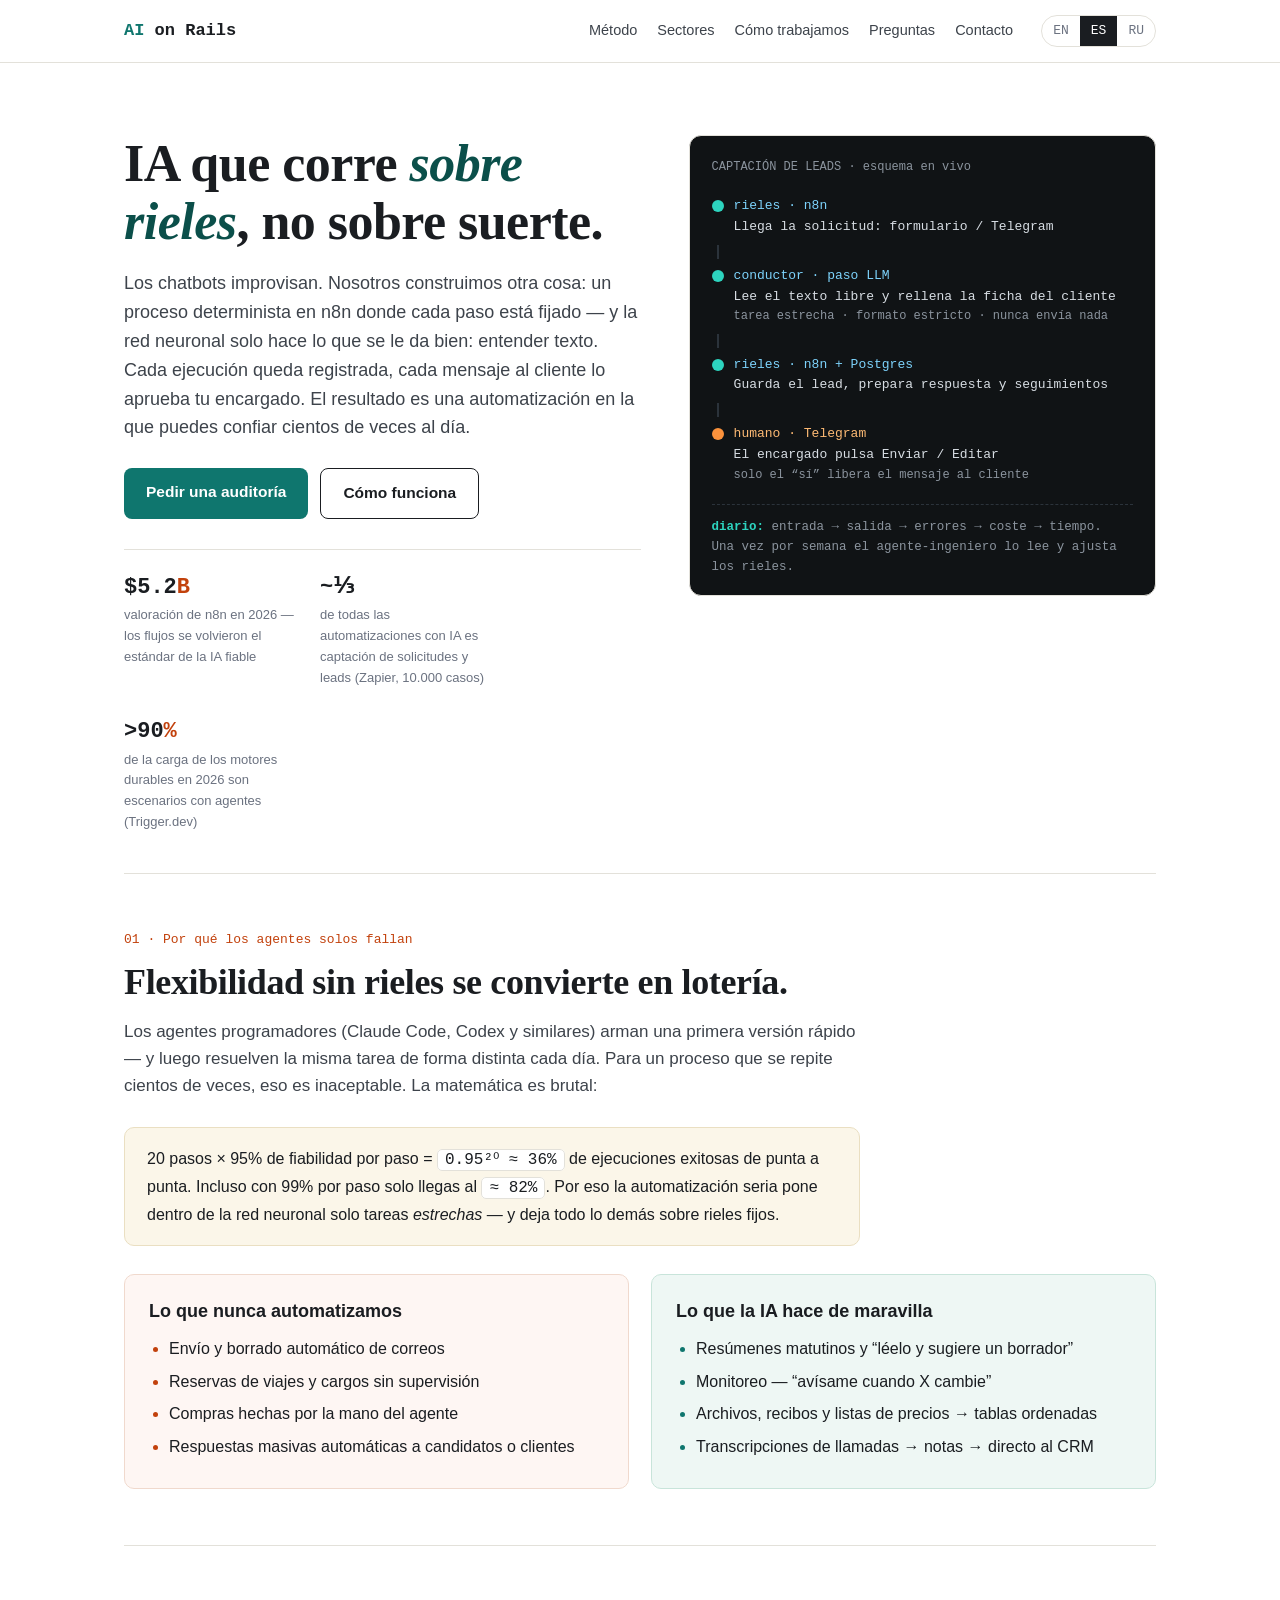
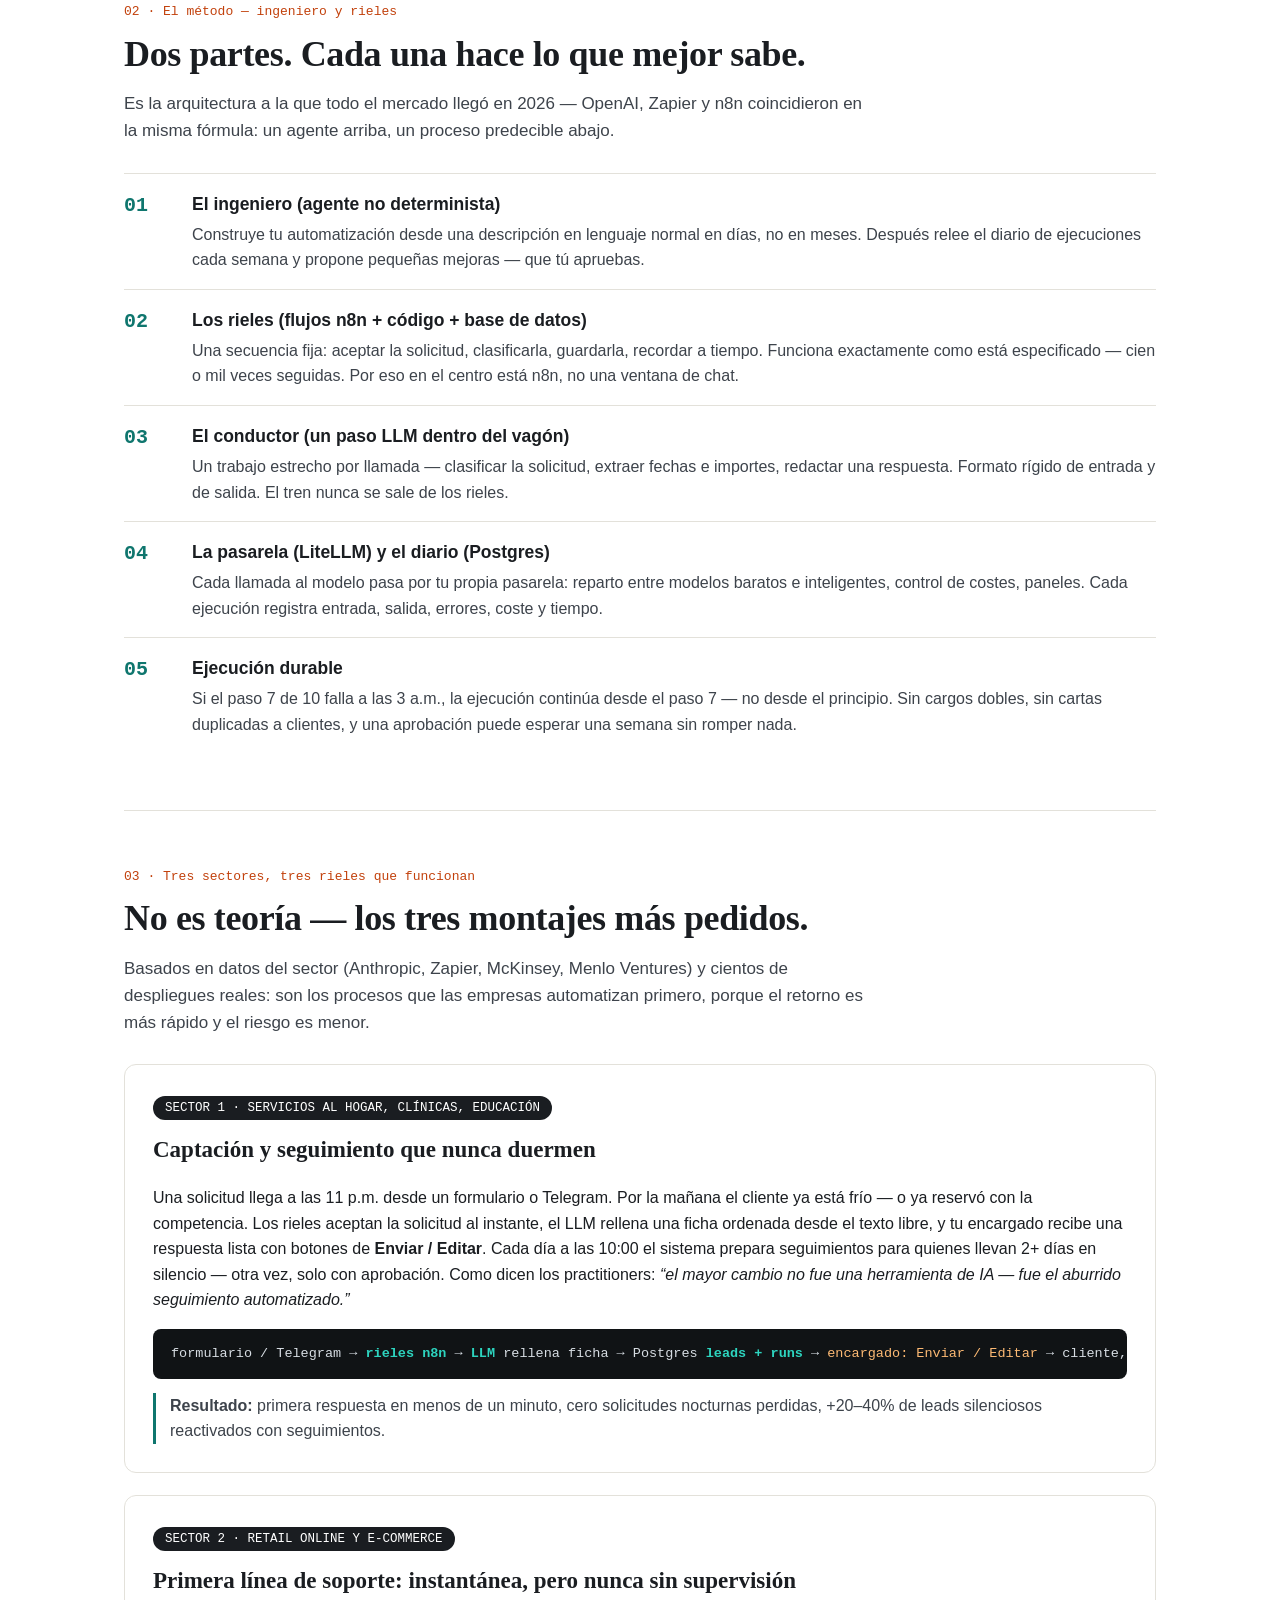
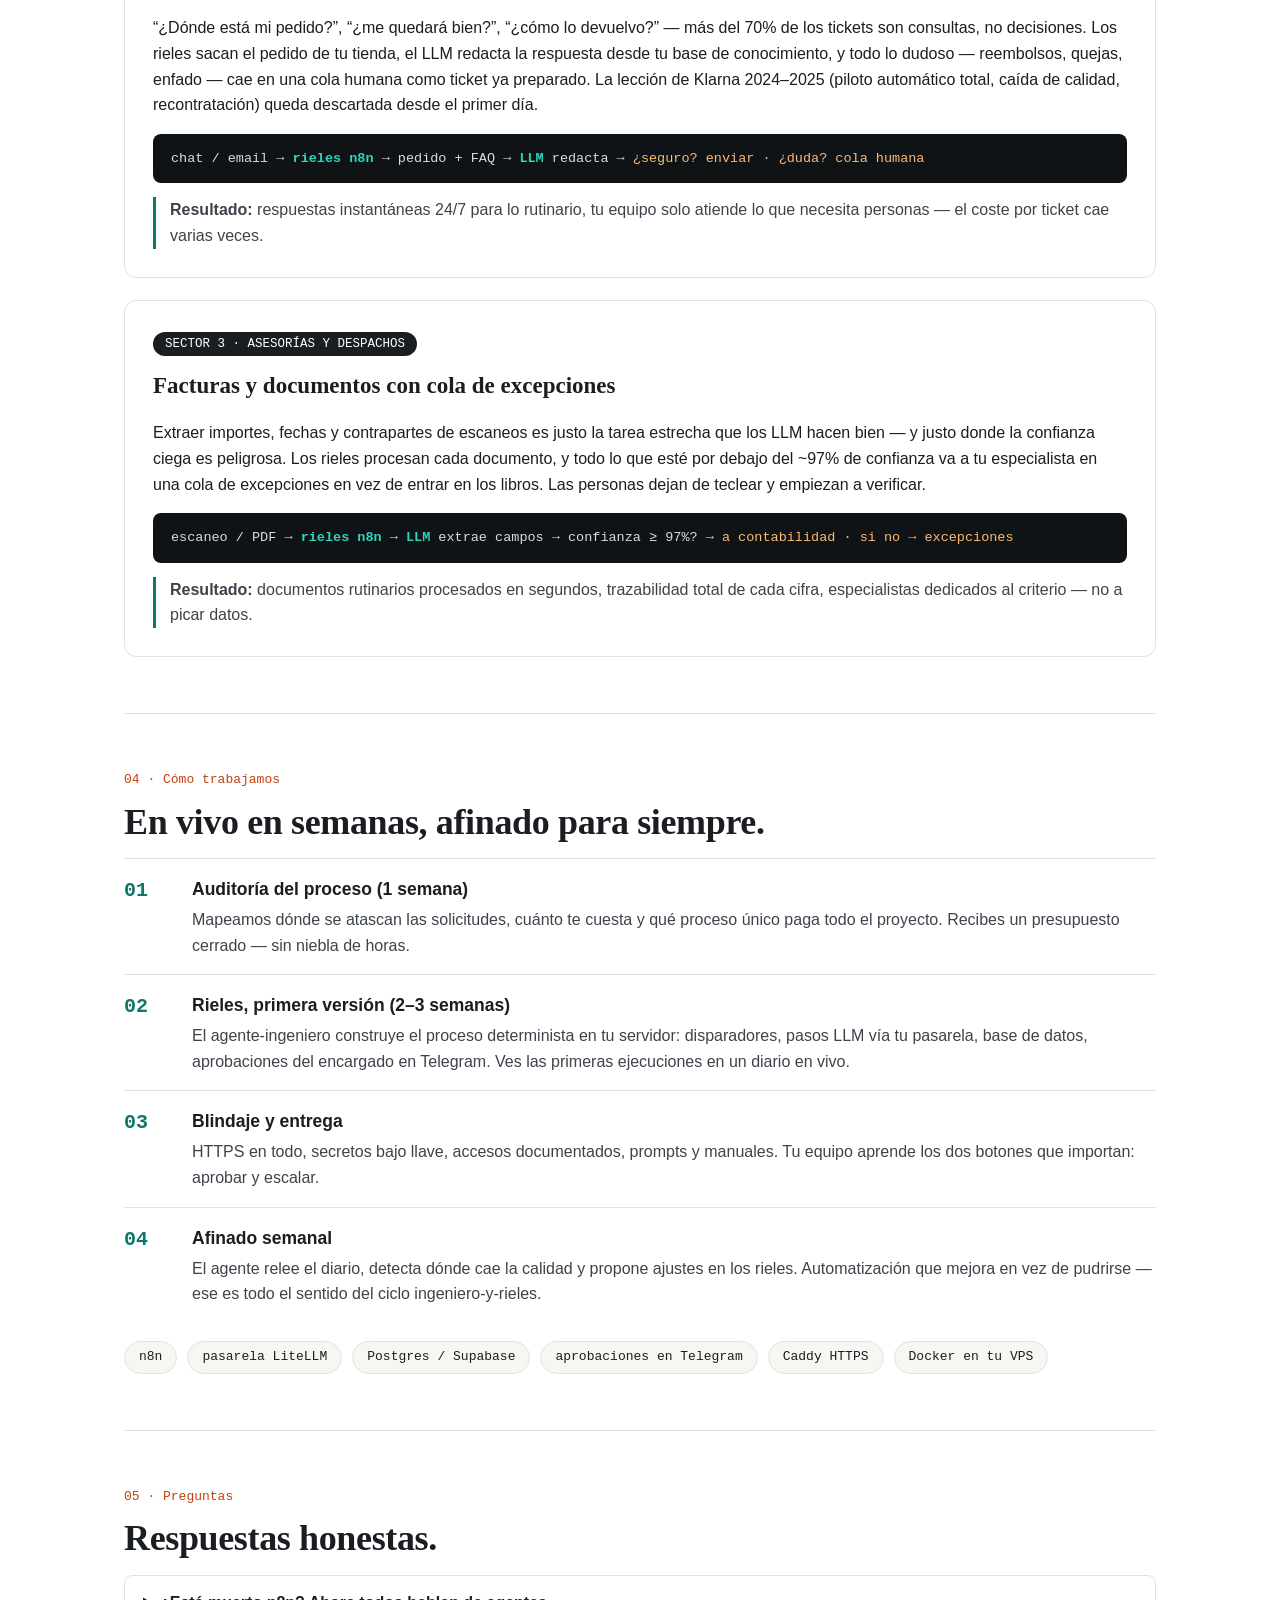
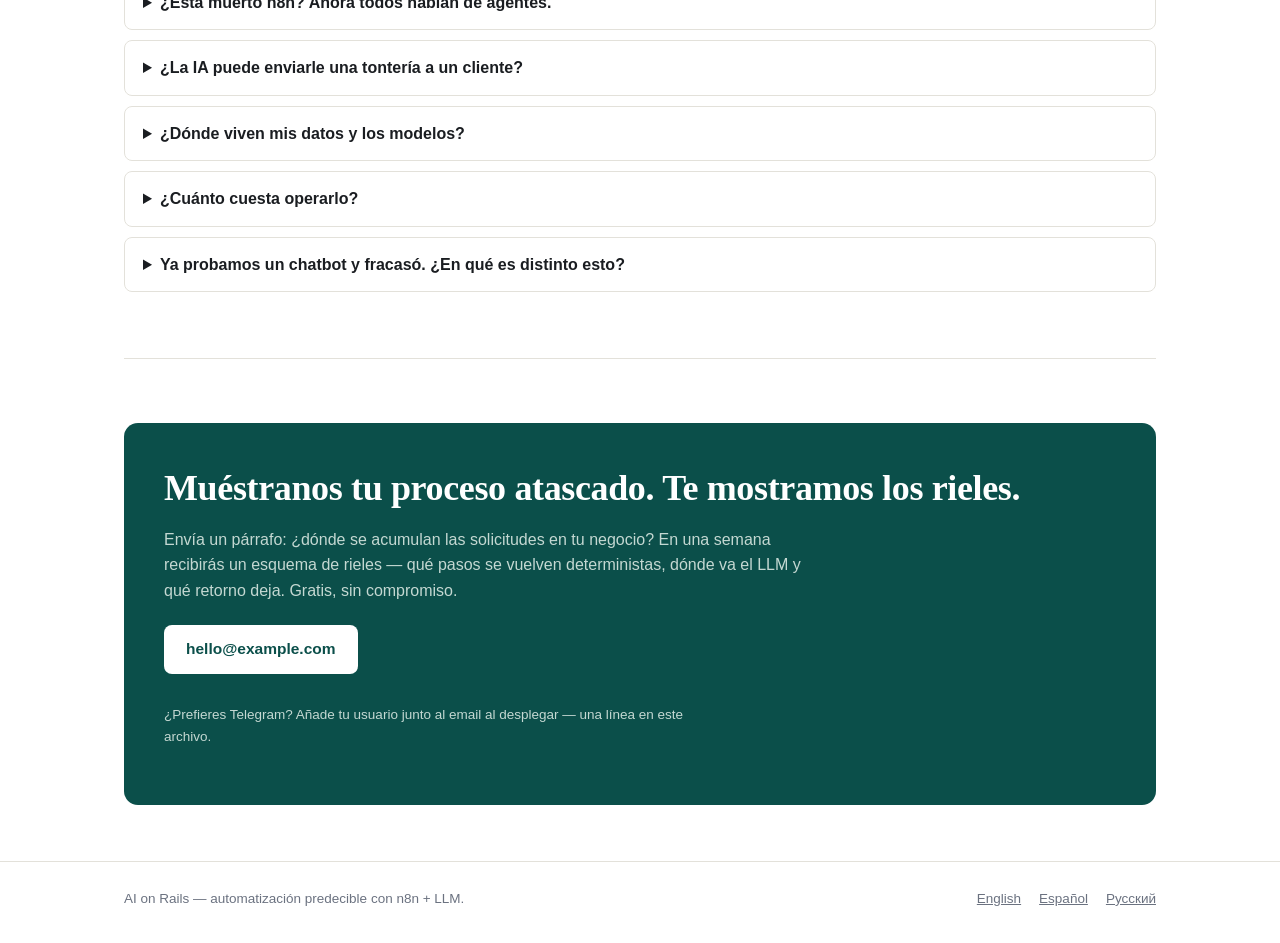
==== es/index.html @ cd1e28f3 "Trilingual AI-on-Rails landing (EN/ES/RU)" ====
<!DOCTYPE html>
<html lang="es">
<head>
<meta charset="utf-8">
<meta name="viewport" content="width=device-width, initial-scale=1">
<title>AI on Rails — Automatización predecible con n8n + LLM para tu negocio</title>
<meta name="description" content="Construimos automatizaciones con IA que sí son fiables: un agente ingeniero tiende los rieles en n8n, los pasos LLM solo entienden texto, cada ejecución queda registrada y tu equipo aprueba lo importante.">
<link rel="stylesheet" href="../style.css">
<link rel="alternate" hreflang="en" href="../">
<link rel="alternate" hreflang="ru" href="../ru/">
<link rel="alternate" hreflang="es" href="./">
<link rel="alternate" hreflang="x-default" href="../">
</head>
<body>
<header class="site-header">
  <div class="wrap">
    <a class="brand" href="./"><b>AI</b> on Rails</a>
    <nav class="main">
      <a href="#metodo">Método</a>
      <a href="#sectores">Sectores</a>
      <a href="#trabajo">Cómo trabajamos</a>
      <a href="#faq">Preguntas</a>
      <a href="#contacto">Contacto</a>
    </nav>
    <div class="lang" aria-label="Idioma"><a href="../">EN</a><span>ES</span><a href="../ru/">RU</a></div>
  </div>
</header>

<div class="wrap">
  <div class="hero">
    <div class="hero-grid">
      <div>
        <h1>IA que corre <em>sobre rieles</em>, no sobre suerte.</h1>
        <p class="lede">Los chatbots improvisan. Nosotros construimos otra cosa:
        un proceso determinista en n8n donde cada paso está fijado — y la red
        neuronal solo hace lo que se le da bien: entender texto. Cada ejecución
        queda registrada, cada mensaje al cliente lo aprueba tu encargado. El
        resultado es una automatización en la que puedes confiar cientos de
        veces al día.</p>
        <div class="cta-row">
          <a class="btn btn-solid" href="#contacto">Pedir una auditoría</a>
          <a class="btn btn-ghost" href="#metodo">Cómo funciona</a>
        </div>
        <div class="stats">
          <div class="stat"><div class="n">$5.2<i>B</i></div><div class="d">valoración de n8n en 2026 — los flujos se volvieron el estándar de la IA fiable</div></div>
          <div class="stat"><div class="n">~⅓</div><div class="d">de todas las automatizaciones con IA es captación de solicitudes y leads (Zapier, 10.000 casos)</div></div>
          <div class="stat"><div class="n">&gt;90<i>%</i></div><div class="d">de la carga de los motores durables en 2026 son escenarios con agentes (Trigger.dev)</div></div>
        </div>
      </div>
      <div class="railcard" aria-label="Esquema de la automatización">
        <div class="cap">CAPTACIÓN DE LEADS · esquema en vivo</div>
        <div class="station"><span class="dot"></span><div><span class="who">rieles · n8n</span><div class="what">Llega la solicitud: formulario / Telegram</div></div></div>
        <div class="rail-line"></div>
        <div class="station"><span class="dot"></span><div><span class="who">conductor · paso LLM</span><div class="what">Lee el texto libre y rellena la ficha del cliente</div><span class="note">tarea estrecha · formato estricto · nunca envía nada</span></div></div>
        <div class="rail-line"></div>
        <div class="station"><span class="dot"></span><div><span class="who">rieles · n8n + Postgres</span><div class="what">Guarda el lead, prepara respuesta y seguimientos</div></div></div>
        <div class="rail-line"></div>
        <div class="station human"><span class="dot"></span><div><span class="who">humano · Telegram</span><div class="what">El encargado pulsa Enviar / Editar</div><span class="note">solo el “sí” libera el mensaje al cliente</span></div></div>
        <div class="loop"><b>diario:</b> entrada → salida → errores → coste → tiempo.<br>Una vez por semana el agente-ingeniero lo lee y ajusta los rieles.</div>
      </div>
    </div>
  </div>

  <section class="block" id="problema">
    <p class="kicker">01 · Por qué los agentes solos fallan</p>
    <h2>Flexibilidad sin rieles se convierte en lotería.</h2>
    <p class="sub">Los agentes programadores (Claude Code, Codex y similares)
    arman una primera versión rápido — y luego resuelven la misma tarea de forma
    distinta cada día. Para un proceso que se repite cientos de veces, eso es
    inaceptable. La matemática es brutal:</p>
    <div class="math">20 pasos × 95% de fiabilidad por paso =
    <code>0.95²⁰ ≈ 36%</code> de ejecuciones exitosas de punta a punta. Incluso
    con 99% por paso solo llegas al <code>≈ 82%</code>. Por eso la
    automatización seria pone dentro de la red neuronal solo tareas
    <em>estrechas</em> — y deja todo lo demás sobre rieles fijos.</div>
    <div class="cols2">
      <div class="panel no">
        <h3>Lo que nunca automatizamos</h3>
        <ul class="tight">
          <li>Envío y borrado automático de correos</li>
          <li>Reservas de viajes y cargos sin supervisión</li>
          <li>Compras hechas por la mano del agente</li>
          <li>Respuestas masivas automáticas a candidatos o clientes</li>
        </ul>
      </div>
      <div class="panel yes">
        <h3>Lo que la IA hace de maravilla</h3>
        <ul class="tight">
          <li>Resúmenes matutinos y “léelo y sugiere un borrador”</li>
          <li>Monitoreo — “avísame cuando X cambie”</li>
          <li>Archivos, recibos y listas de precios → tablas ordenadas</li>
          <li>Transcripciones de llamadas → notas → directo al CRM</li>
        </ul>
      </div>
    </div>
  </section>

  <section class="block" id="metodo">
    <p class="kicker">02 · El método — ingeniero y rieles</p>
    <h2>Dos partes. Cada una hace lo que mejor sabe.</h2>
    <p class="sub">Es la arquitectura a la que todo el mercado llegó en 2026 —
    OpenAI, Zapier y n8n coincidieron en la misma fórmula: un agente arriba,
    un proceso predecible abajo.</p>
    <ol class="steps">
      <li>
        <div><h3>El ingeniero (agente no determinista)</h3>
        <p>Construye tu automatización desde una descripción en lenguaje normal
        en días, no en meses. Después relee el diario de ejecuciones cada semana
        y propone pequeñas mejoras — que tú apruebas.</p></div>
      </li>
      <li>
        <div><h3>Los rieles (flujos n8n + código + base de datos)</h3>
        <p>Una secuencia fija: aceptar la solicitud, clasificarla, guardarla,
        recordar a tiempo. Funciona exactamente como está especificado — cien o
        mil veces seguidas. Por eso en el centro está n8n, no una ventana de chat.</p></div>
      </li>
      <li>
        <div><h3>El conductor (un paso LLM dentro del vagón)</h3>
        <p>Un trabajo estrecho por llamada — clasificar la solicitud, extraer
        fechas e importes, redactar una respuesta. Formato rígido de entrada y
        de salida. El tren nunca se sale de los rieles.</p></div>
      </li>
      <li>
        <div><h3>La pasarela (LiteLLM) y el diario (Postgres)</h3>
        <p>Cada llamada al modelo pasa por tu propia pasarela: reparto entre
        modelos baratos e inteligentes, control de costes, paneles. Cada
        ejecución registra entrada, salida, errores, coste y tiempo.</p></div>
      </li>
      <li>
        <div><h3>Ejecución durable</h3>
        <p>Si el paso 7 de 10 falla a las 3 a.m., la ejecución continúa desde
        el paso 7 — no desde el principio. Sin cargos dobles, sin cartas
        duplicadas a clientes, y una aprobación puede esperar una semana sin
        romper nada.</p></div>
      </li>
    </ol>
  </section>

  <section class="block" id="sectores">
    <p class="kicker">03 · Tres sectores, tres rieles que funcionan</p>
    <h2>No es teoría — los tres montajes más pedidos.</h2>
    <p class="sub">Basados en datos del sector (Anthropic, Zapier, McKinsey,
    Menlo Ventures) y cientos de despliegues reales: son los procesos que las
    empresas automatizan primero, porque el retorno es más rápido y el riesgo
    es menor.</p>

    <div class="industry">
      <span class="tag">SECTOR 1 · SERVICIOS AL HOGAR, CLÍNICAS, EDUCACIÓN</span>
      <h3>Captación y seguimiento que nunca duermen</h3>
      <p>Una solicitud llega a las 11 p.m. desde un formulario o Telegram. Por
      la mañana el cliente ya está frío — o ya reservó con la competencia. Los
      rieles aceptan la solicitud al instante, el LLM rellena una ficha
      ordenada desde el texto libre, y tu encargado recibe una respuesta lista
      con botones de <strong>Enviar / Editar</strong>. Cada día a las 10:00 el
      sistema prepara seguimientos para quienes llevan 2+ días en silencio —
      otra vez, solo con aprobación. Como dicen los practitioners:
      <em>“el mayor cambio no fue una herramienta de IA — fue el aburrido
      seguimiento automatizado.”</em></p>
      <div class="flow">formulario / Telegram → <b>rieles n8n</b> → <b>LLM</b> rellena ficha → Postgres <b>leads + runs</b> → <span class="ok">encargado: Enviar / Editar</span> → cliente, solo tras el “sí”</div>
      <p class="result"><strong>Resultado:</strong> primera respuesta en menos
      de un minuto, cero solicitudes nocturnas perdidas, +20–40% de leads
      silenciosos reactivados con seguimientos.</p>
    </div>

    <div class="industry">
      <span class="tag">SECTOR 2 · RETAIL ONLINE Y E-COMMERCE</span>
      <h3>Primera línea de soporte: instantánea, pero nunca sin supervisión</h3>
      <p>“¿Dónde está mi pedido?”, “¿me quedará bien?”, “¿cómo lo devuelvo?” —
      más del 70% de los tickets son consultas, no decisiones. Los rieles sacan
      el pedido de tu tienda, el LLM redacta la respuesta desde tu base de
      conocimiento, y todo lo dudoso — reembolsos, quejas, enfado — cae en una
      cola humana como ticket ya preparado. La lección de Klarna 2024–2025
      (piloto automático total, caída de calidad, recontratación) queda
      descartada desde el primer día.</p>
      <div class="flow">chat / email → <b>rieles n8n</b> → pedido + FAQ → <b>LLM</b> redacta → <span class="ok">¿seguro? enviar · ¿duda? cola humana</span></div>
      <p class="result"><strong>Resultado:</strong> respuestas instantáneas 24/7
      para lo rutinario, tu equipo solo atiende lo que necesita personas — el
      coste por ticket cae varias veces.</p>
    </div>

    <div class="industry">
      <span class="tag">SECTOR 3 · ASESORÍAS Y DESPACHOS</span>
      <h3>Facturas y documentos con cola de excepciones</h3>
      <p>Extraer importes, fechas y contrapartes de escaneos es justo la tarea
      estrecha que los LLM hacen bien — y justo donde la confianza ciega es
      peligrosa. Los rieles procesan cada documento, y todo lo que esté por
      debajo del ~97% de confianza va a tu especialista en una cola de
      excepciones en vez de entrar en los libros. Las personas dejan de teclear
      y empiezan a verificar.</p>
      <div class="flow">escaneo / PDF → <b>rieles n8n</b> → <b>LLM</b> extrae campos → confianza ≥ 97%? → <span class="ok">a contabilidad · si no → excepciones</span></div>
      <p class="result"><strong>Resultado:</strong> documentos rutinarios
      procesados en segundos, trazabilidad total de cada cifra, especialistas
      dedicados al criterio — no a picar datos.</p>
    </div>
  </section>

  <section class="block" id="trabajo">
    <p class="kicker">04 · Cómo trabajamos</p>
    <h2>En vivo en semanas, afinado para siempre.</h2>
    <ol class="steps">
      <li>
        <div><h3>Auditoría del proceso (1 semana)</h3>
        <p>Mapeamos dónde se atascan las solicitudes, cuánto te cuesta y qué
        proceso único paga todo el proyecto. Recibes un presupuesto cerrado —
        sin niebla de horas.</p></div>
      </li>
      <li>
        <div><h3>Rieles, primera versión (2–3 semanas)</h3>
        <p>El agente-ingeniero construye el proceso determinista en tu servidor:
        disparadores, pasos LLM vía tu pasarela, base de datos, aprobaciones
        del encargado en Telegram. Ves las primeras ejecuciones en un diario en
        vivo.</p></div>
      </li>
      <li>
        <div><h3>Blindaje y entrega</h3>
        <p>HTTPS en todo, secretos bajo llave, accesos documentados, prompts y
        manuales. Tu equipo aprende los dos botones que importan: aprobar y
        escalar.</p></div>
      </li>
      <li>
        <div><h3>Afinado semanal</h3>
        <p>El agente relee el diario, detecta dónde cae la calidad y propone
        ajustes en los rieles. Automatización que mejora en vez de pudrirse —
        ese es todo el sentido del ciclo ingeniero-y-rieles.</p></div>
      </li>
    </ol>
    <div class="stack"><span>n8n</span><span>pasarela LiteLLM</span><span>Postgres / Supabase</span><span>aprobaciones en Telegram</span><span>Caddy HTTPS</span><span>Docker en tu VPS</span></div>
  </section>

  <section class="block" id="faq">
    <p class="kicker">05 · Preguntas</p>
    <h2>Respuestas honestas.</h2>
    <details>
      <summary>¿Está muerto n8n? Ahora todos hablan de agentes.</summary>
      <p>No — cambió su rol. En 2026 n8n levantó a valoración de $5.2B y lanzó
      Agents, donde el flujo se vuelve la herramienta del agente: “se ejecuta
      exactamente como está especificado”. El constructor de agentes de ChatGPT
      cerró; Zapier devolvió el agente al flujo ordinario paso a paso. El
      veredicto del mercado: un agente arriba, un proceso predecible abajo.</p>
    </details>
    <details>
      <summary>¿La IA puede enviarle una tontería a un cliente?</summary>
      <p>No por nuestros rieles. Todo lo que mira al cliente espera un toque
      humano — Enviar o Editar en Telegram. El LLM lee y redacta; los rieles y
      tu encargado deciden. El envío totalmente autónomo está en nuestra lista
      de lo que nunca se automatiza.</p>
    </details>
    <details>
      <summary>¿Dónde viven mis datos y los modelos?</summary>
      <p>En tu servidor: n8n, la base de datos y la pasarela LiteLLM corren en
      Docker en tu VPS. Las llamadas se pueden dirigir a cualquier proveedor —
      o a uno europeo / local si el cumplimiento lo exige. Tras la entrega,
      ningún dato pasa por nuestra infraestructura.</p>
    </details>
    <details>
      <summary>¿Cuánto cuesta operarlo?</summary>
      <p>La base cabe en un VPS pequeño (2 CPU / 4 GB RAM, unos euros al mes).
      Los costes de modelo se topan por flujo en la pasarela — normalmente
      céntimos por lead o ticket — y cada céntimo queda visible en el diario.</p>
    </details>
    <details>
      <summary>Ya probamos un chatbot y fracasó. ¿En qué es distinto esto?</summary>
      <p>Un chatbot improvisa toda la conversación. Nuestro paso LLM hace un
      trabajo estrecho con formato estricto dentro de un proceso fijo — y un
      humano aprueba el resultado. Esa es la diferencia entre una demo y un
      proceso que sobrevive al contacto con clientes reales.</p>
    </details>
  </section>

  <section class="block" id="contacto">
    <div class="contact">
      <h2>Muéstranos tu proceso atascado. Te mostramos los rieles.</h2>
      <p>Envía un párrafo: ¿dónde se acumulan las solicitudes en tu negocio? En
      una semana recibirás un esquema de rieles — qué pasos se vuelven
      deterministas, dónde va el LLM y qué retorno deja. Gratis, sin
      compromiso.</p>
      <div class="cta-row" style="margin-top:22px">
        <a class="btn btn-solid" href="mailto:hello@example.com?subject=Solicitud%20de%20auditor%C3%ADa">hello@example.com</a>
      </div>
      <p style="font-size:13.5px">¿Prefieres Telegram? Añade tu usuario junto al email al desplegar — una línea en este archivo.</p>
    </div>
  </section>
</div>

<footer>
  <div class="wrap">
    <span>AI on Rails — automatización predecible con n8n + LLM.</span>
    <span style="margin-left:auto"></span>
    <a href="../">English</a><a href="./">Español</a><a href="../ru/">Русский</a>
  </div>
</footer>
</body>
</html>
---- style.css ----
/* AI on Rails — trilingual static landing. System stacks only, no webfonts. */
:root {
  --paper: #ffffff;
  --ink: #1a1d21;
  --ink-soft: #3d434b;
  --muted: #6b7280;
  --line: #e3e1da;
  --rail: #0f766e;
  --rail-dark: #0b4f4a;
  --signal: #c2410c;
  --signal-soft: #fdf1e7;
  --mint: #eef7f4;
  --amber-soft: #fbf6e9;
  --mono: ui-monospace, "SF Mono", "Cascadia Mono", Menlo, Consolas, monospace;
  --serif: Charter, "Bitstream Charter", "Sitka Text", Cambria, Georgia, serif;
  --sans: -apple-system, BlinkMacSystemFont, "Segoe UI", Helvetica, Arial, sans-serif;
  --max: 1080px;
}
* { box-sizing: border-box; }
html { scroll-behavior: smooth; }
body {
  margin: 0;
  font-family: var(--sans);
  color: var(--ink);
  background: var(--paper);
  line-height: 1.6;
}
.wrap { max-width: var(--max); margin: 0 auto; padding: 0 24px; }

/* ---------- header ---------- */
.site-header {
  border-bottom: 1px solid var(--line);
  position: sticky; top: 0; background: rgba(255,255,255,.96); z-index: 50;
}
.site-header .wrap {
  display: flex; align-items: center; gap: 28px;
  min-height: 62px;
}
.brand { font-family: var(--mono); font-weight: 700; font-size: 17px; text-decoration: none; color: var(--ink); white-space: nowrap; }
.brand b { color: var(--rail); }
nav.main { display: flex; gap: 20px; margin-left: auto; }
nav.main a { color: var(--ink-soft); text-decoration: none; font-size: 14.5px; }
nav.main a:hover { color: var(--rail-dark); text-decoration: underline; }
.lang { display: flex; gap: 0; border: 1px solid var(--line); border-radius: 999px; overflow: hidden; font-size: 13px; }
.lang a, .lang span {
  padding: 5px 11px; text-decoration: none; color: var(--muted);
  font-family: var(--mono);
}
.lang span { background: var(--ink); color: #fff; }
.lang a:hover { background: var(--mint); color: var(--ink); }
@media (max-width: 760px) { nav.main { display: none; } }

/* ---------- hero ---------- */
.hero { padding: 72px 0 40px; }
.hero-grid { display: grid; grid-template-columns: 1.05fr .95fr; gap: 48px; align-items: start; }
@media (max-width: 860px) { .hero-grid { grid-template-columns: 1fr; } }
.hero h1 {
  font-family: var(--serif); font-weight: 700;
  font-size: clamp(34px, 4.6vw, 52px); line-height: 1.12;
  margin: 0 0 18px; letter-spacing: -0.01em;
}
.hero h1 em { font-style: italic; color: var(--rail-dark); }
.lede { font-size: 18px; color: var(--ink-soft); margin: 0 0 26px; max-width: 34em; }
.cta-row { display: flex; gap: 12px; flex-wrap: wrap; margin-bottom: 30px; }
.btn {
  display: inline-block; padding: 12px 22px; border-radius: 8px;
  text-decoration: none; font-weight: 600; font-size: 15.5px;
}
.btn-solid { background: var(--rail); color: #fff; }
.btn-solid:hover { background: var(--rail-dark); }
.btn-ghost { border: 1.5px solid var(--ink); color: var(--ink); }
.btn-ghost:hover { background: var(--ink); color: #fff; }
.stats { display: flex; gap: 26px; flex-wrap: wrap; border-top: 1px solid var(--line); padding-top: 20px; }
.stat { min-width: 130px; }
.stat .n { font-family: var(--mono); font-weight: 700; font-size: 22px; color: var(--ink); }
.stat .n i { font-style: normal; color: var(--signal); }
.stat .d { font-size: 13px; color: var(--muted); max-width: 170px; }

/* rail schematic */
.railcard {
  border: 1px solid var(--line); border-radius: 12px;
  background: #101315; color: #d7dde3;
  padding: 22px 22px 18px;
  font-family: var(--mono); font-size: 13px;
}
.railcard .cap { color: #8b949e; font-size: 12px; margin-bottom: 12px; }
.station { display: flex; gap: 10px; align-items: flex-start; padding: 7px 0; }
.station .dot {
  flex: 0 0 auto; width: 12px; height: 12px; border-radius: 50%;
  background: #2dd4bf; margin-top: 4px;
}
.station.human .dot { background: #fb923c; }
.station .who { color: #7dd3fc; }
.station.human .who { color: #fdba74; }
.station .what { color: #d7dde3; }
.station .note { color: #8b949e; font-size: 12px; display: block; }
.rail-line { width: 2px; background: #2b333b; margin-left: 5px; height: 14px; }
.railcard .loop {
  margin-top: 12px; border-top: 1px dashed #2b333b; padding-top: 12px;
  color: #8b949e; font-size: 12.5px;
}
.railcard .loop b { color: #2dd4bf; font-weight: 600; }

/* ---------- sections ---------- */
section.block { padding: 56px 0; border-top: 1px solid var(--line); }
.kicker {
  font-family: var(--mono); font-size: 13px; color: var(--signal);
  margin: 0 0 10px;
}
h2 {
  font-family: var(--serif); font-size: clamp(26px, 3.2vw, 36px);
  line-height: 1.2; margin: 0 0 14px; letter-spacing: -0.01em;
}
.sub { color: var(--ink-soft); font-size: 17px; max-width: 44em; margin: 0 0 28px; }
.math {
  background: var(--amber-soft); border: 1px solid #eadfc2; border-radius: 10px;
  padding: 18px 22px; font-size: 16px; max-width: 46em; margin: 0 0 28px;
}
.math code { font-family: var(--mono); background: #fff; padding: 1px 7px; border-radius: 5px; border: 1px solid var(--line); }
.cols2 { display: grid; grid-template-columns: 1fr 1fr; gap: 22px; }
@media (max-width: 760px) { .cols2 { grid-template-columns: 1fr; } }
.panel { border: 1px solid var(--line); border-radius: 10px; padding: 22px 24px; }
.panel h3 { margin: 0 0 10px; font-size: 18px; }
.panel.no { background: #fef6f3; border-color: #f0d9cd; }
.panel.yes { background: var(--mint); border-color: #c8e4da; }
ul.tight { margin: 8px 0 0; padding-left: 20px; }
ul.tight li { margin: 7px 0; }
ul.tight li::marker { color: var(--rail); }
.panel.no ul.tight li::marker { color: var(--signal); }

/* steps */
.steps { list-style: none; margin: 0; padding: 0; counter-reset: s; }
.steps li {
  counter-increment: s; display: grid; grid-template-columns: 52px 1fr; gap: 16px;
  padding: 16px 0; border-top: 1px solid var(--line);
}
.steps li::before {
  content: counter(s, decimal-leading-zero);
  font-family: var(--mono); font-weight: 700; font-size: 20px; color: var(--rail);
}
.steps li h3 { margin: 0 0 4px; font-size: 17.5px; }
.steps li p { margin: 0; color: var(--ink-soft); }
.steps li p code, p code, li code {
  font-family: var(--mono); font-size: .86em; background: #f2f1ec;
  padding: 1px 6px; border-radius: 5px; border: 1px solid var(--line);
}

/* industries */
.industry { border: 1px solid var(--line); border-radius: 12px; padding: 28px; margin: 0 0 22px; }
.industry:last-child { margin-bottom: 0; }
.industry h3 { font-family: var(--serif); font-size: 23px; margin: 0 0 6px; }
.industry .tag {
  display: inline-block; font-family: var(--mono); font-size: 12.5px;
  background: var(--ink); color: #fff; border-radius: 999px; padding: 2px 12px; margin-bottom: 12px;
}
.flow {
  font-family: var(--mono); font-size: 13.5px; background: #101315; color: #d7dde3;
  border-radius: 8px; padding: 14px 18px; margin: 14px 0; overflow-x: auto; white-space: nowrap;
}
.flow b { color: #2dd4bf; font-weight: 600; }
.flow .ok { color: #fdba74; }
.result { border-left: 3px solid var(--rail); padding-left: 14px; color: var(--ink-soft); margin: 12px 0 0; }

/* stack + faq + contact */
.stack { display: flex; flex-wrap: wrap; gap: 10px; margin: 18px 0 0; }
.stack span {
  font-family: var(--mono); font-size: 13px; border: 1px solid var(--line);
  border-radius: 999px; padding: 5px 14px; background: #f7f6f2;
}
details { border: 1px solid var(--line); border-radius: 8px; padding: 14px 18px; margin: 0 0 10px; }
summary { cursor: pointer; font-weight: 600; font-size: 16px; }
details p { margin: 10px 0 0; color: var(--ink-soft); }
.contact {
  background: var(--rail-dark); color: #eaf4f1; border-radius: 14px;
  padding: 44px 40px; margin-top: 8px;
}
.contact h2 { color: #fff; }
.contact p { color: #c4d8d2; max-width: 40em; }
.contact .btn-solid { background: #fff; color: var(--rail-dark); }
.contact .btn-solid:hover { background: var(--mint); }
.contact a.mail { color: #fff; font-family: var(--mono); }
footer { border-top: 1px solid var(--line); padding: 26px 0 40px; color: var(--muted); font-size: 13.5px; }
footer .wrap { display: flex; gap: 18px; flex-wrap: wrap; align-items: center; }
footer a { color: var(--muted); }
@media (prefers-reduced-motion: reduce) { html { scroll-behavior: auto; } }
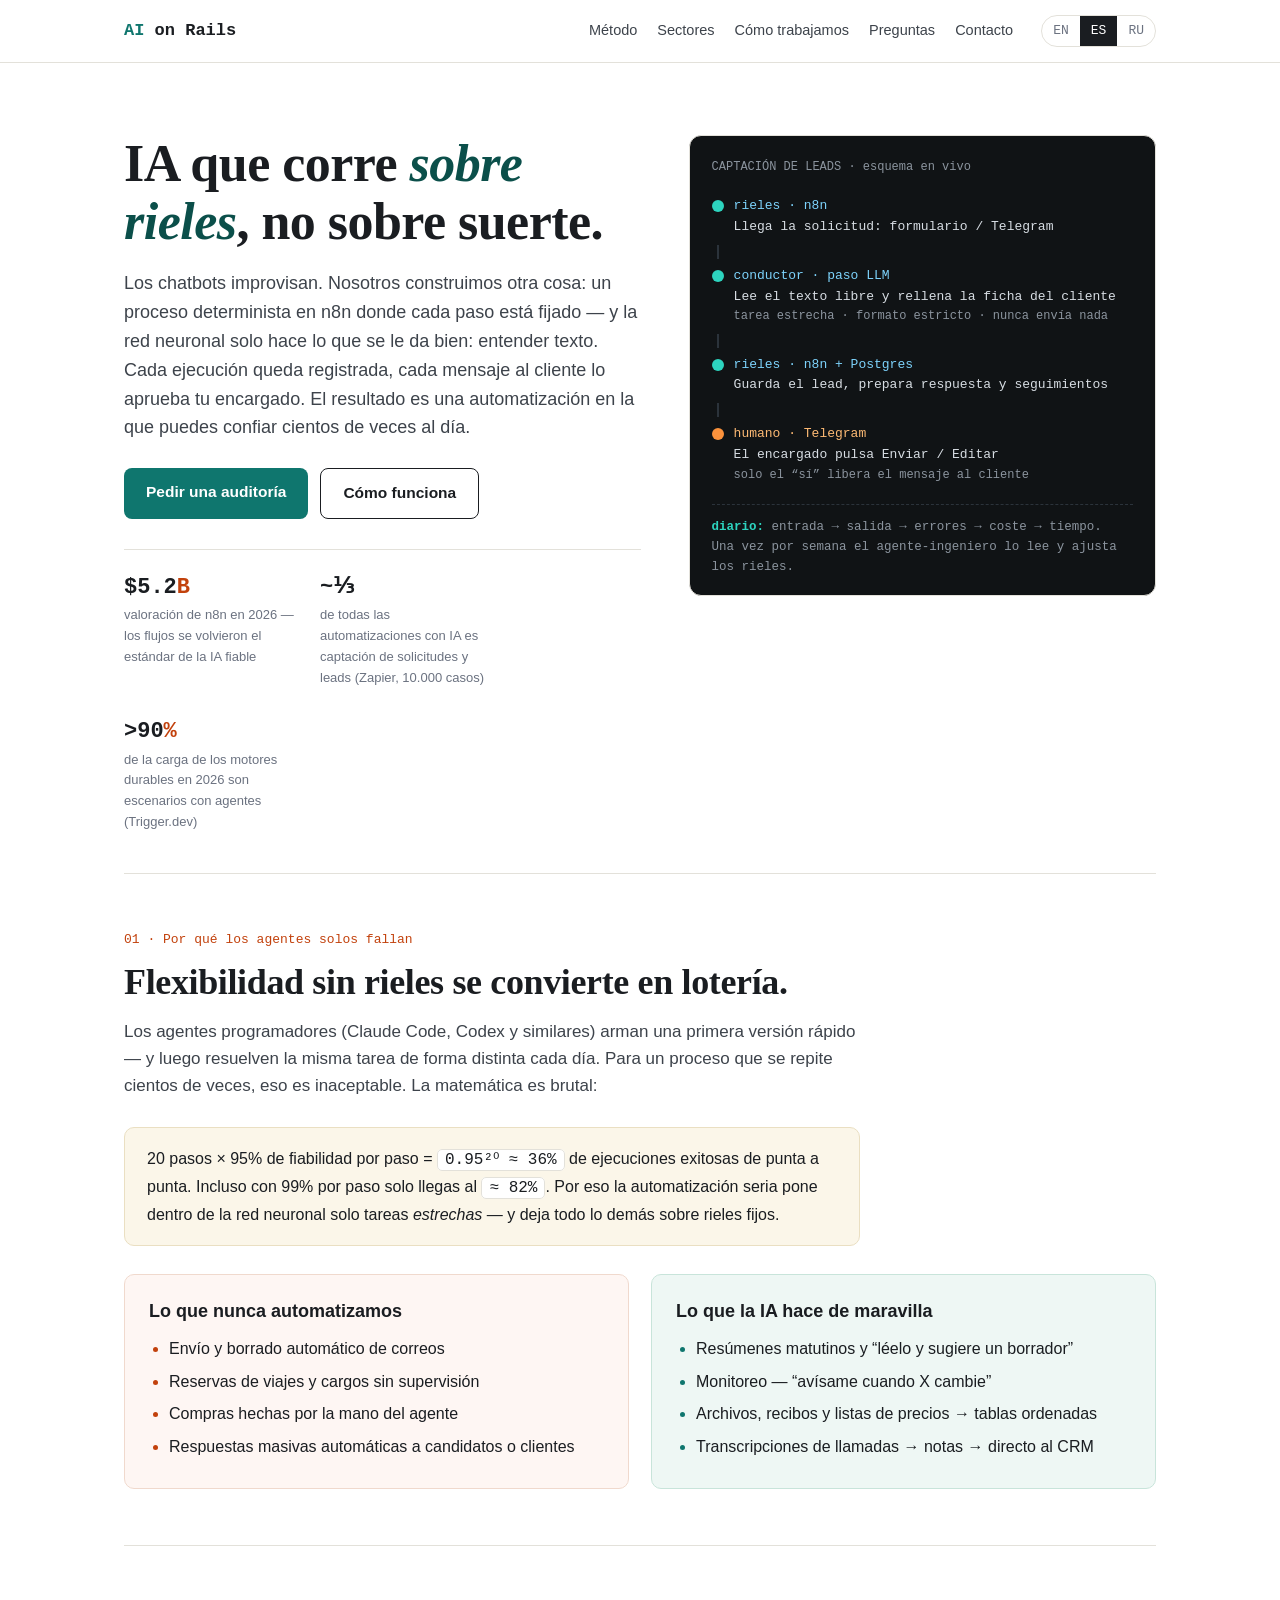
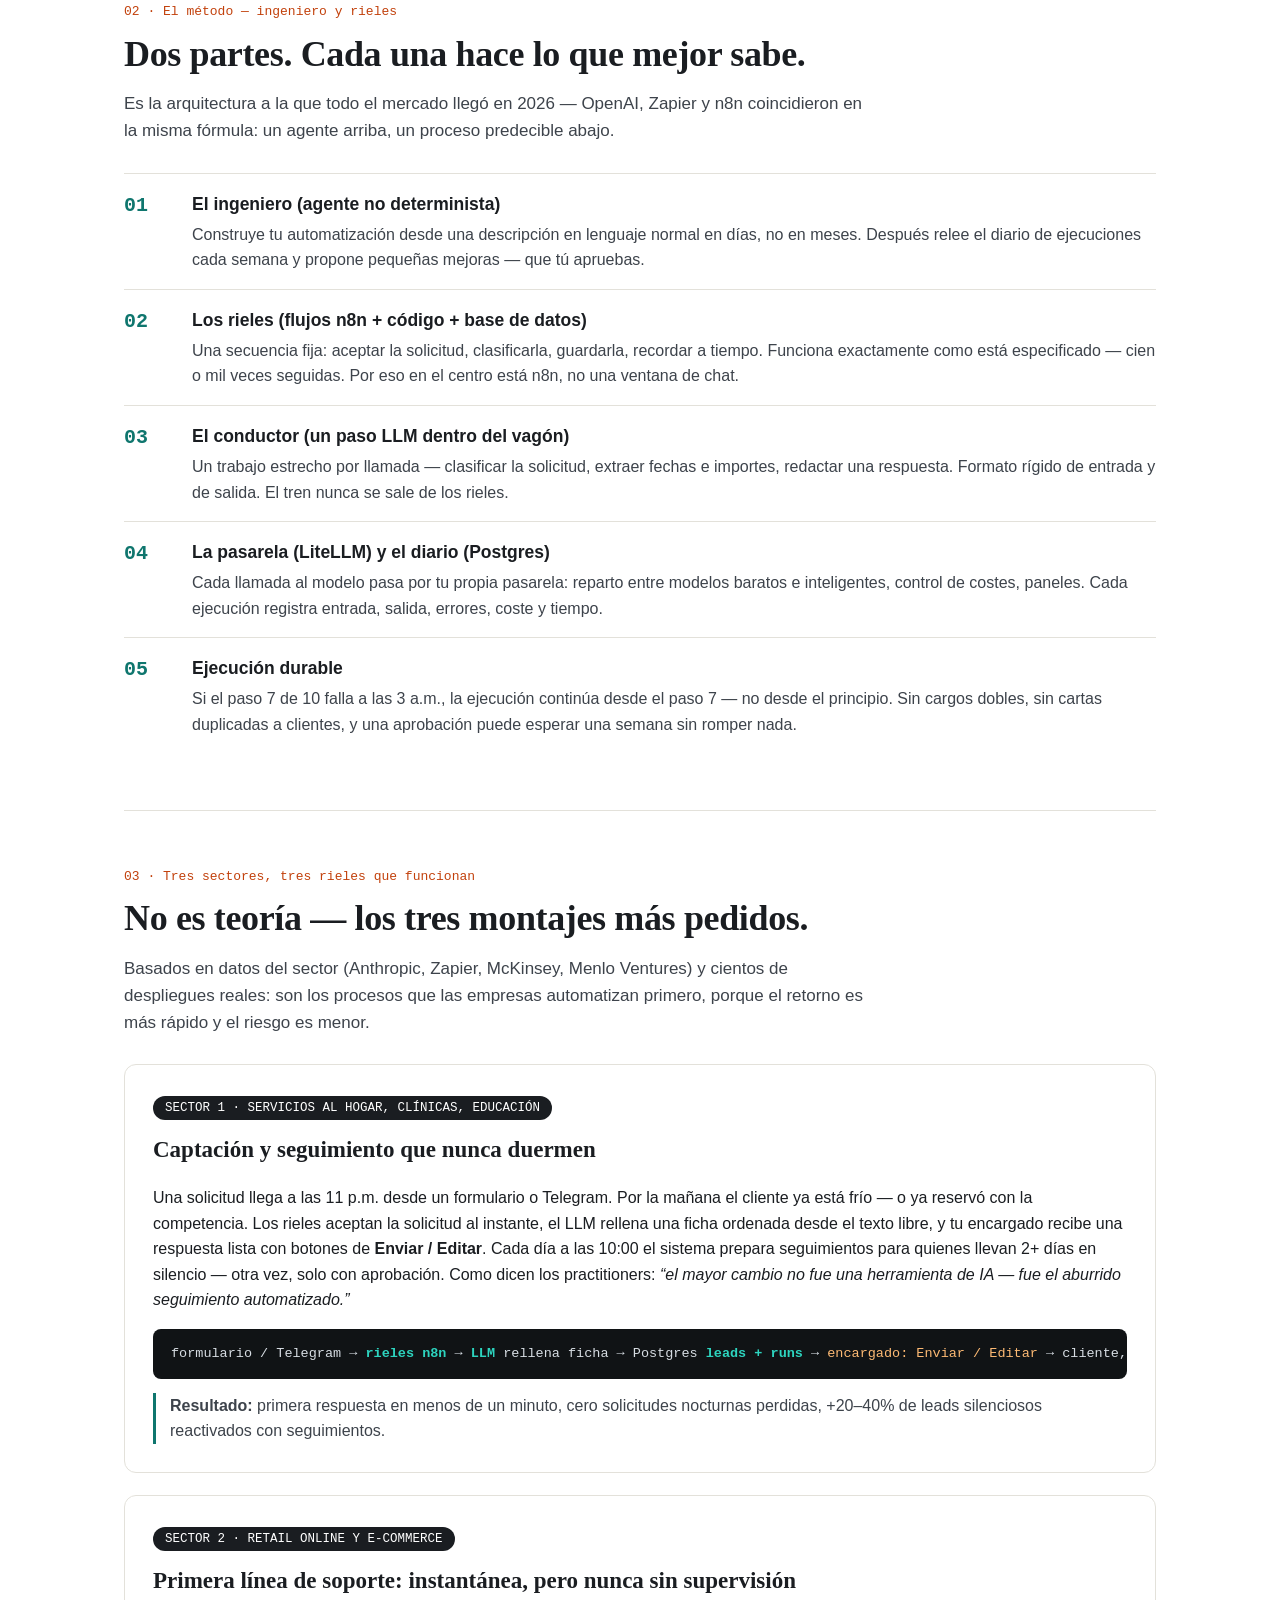
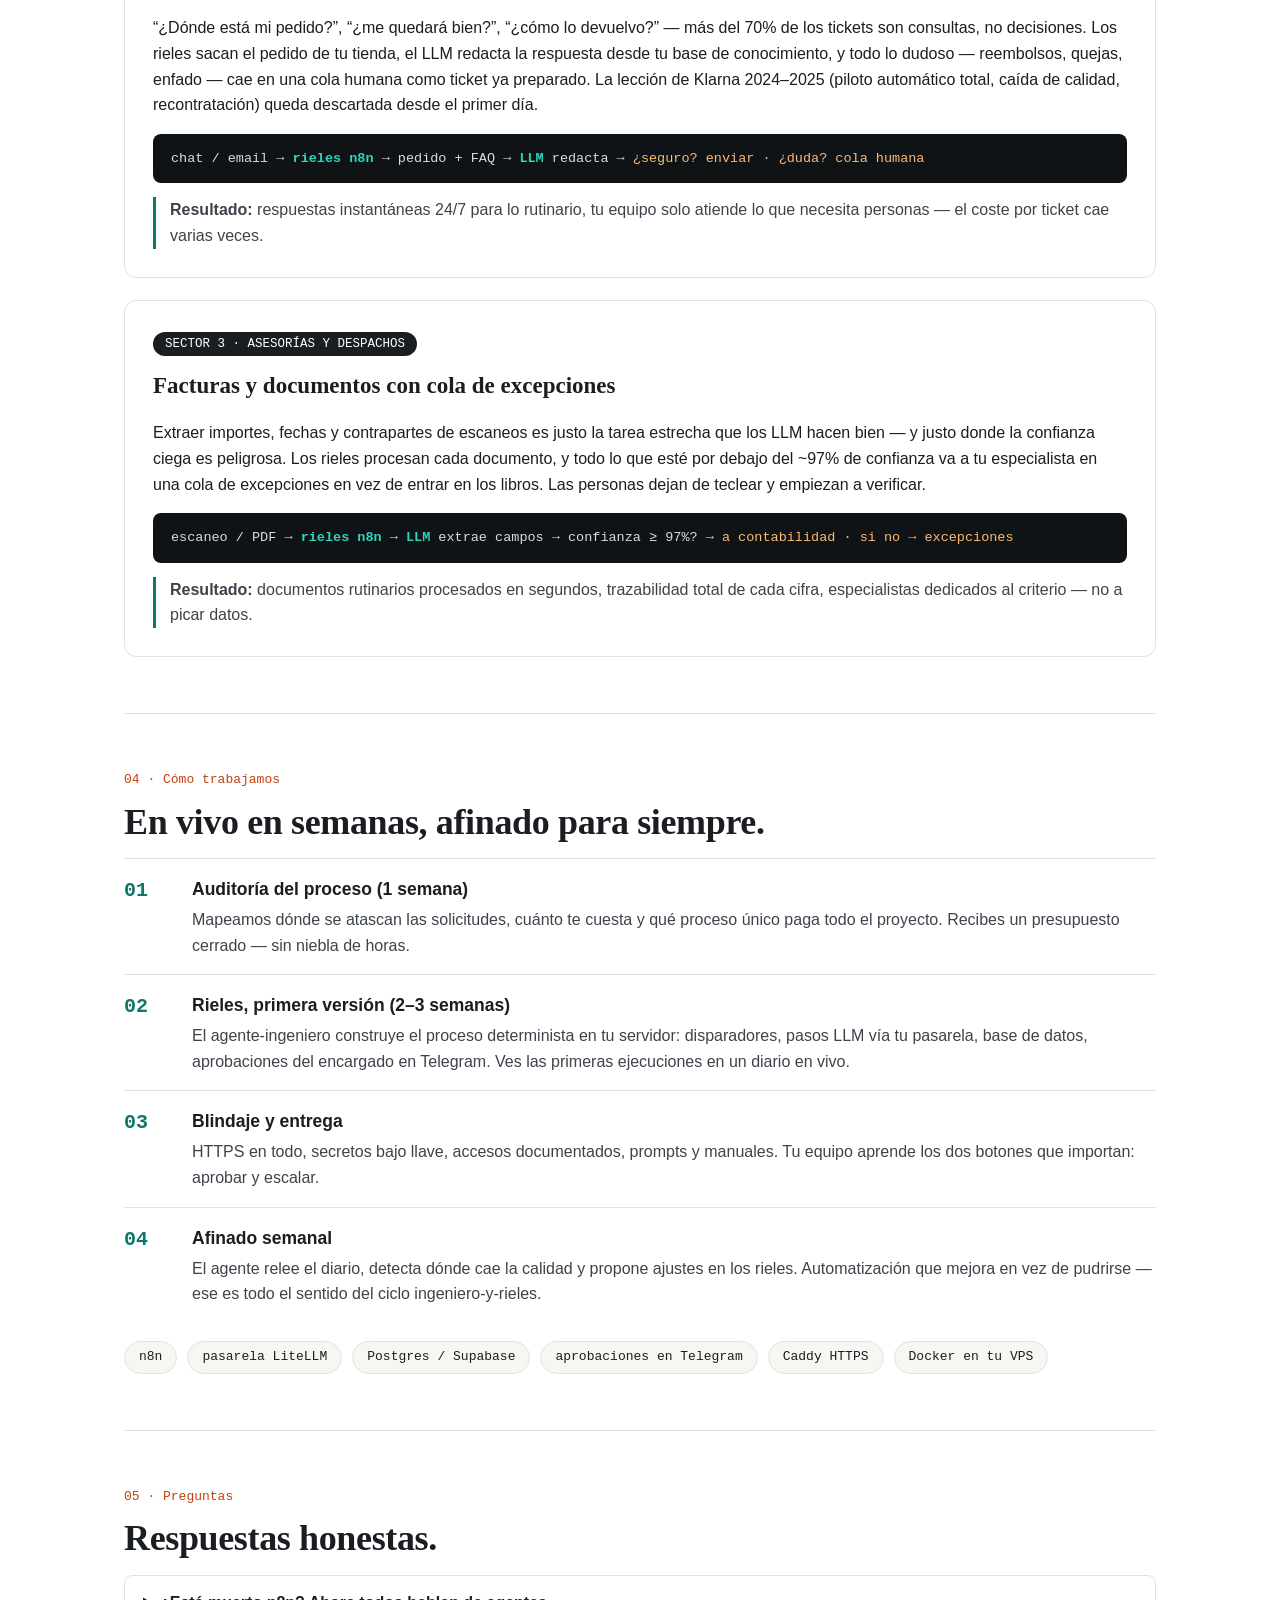
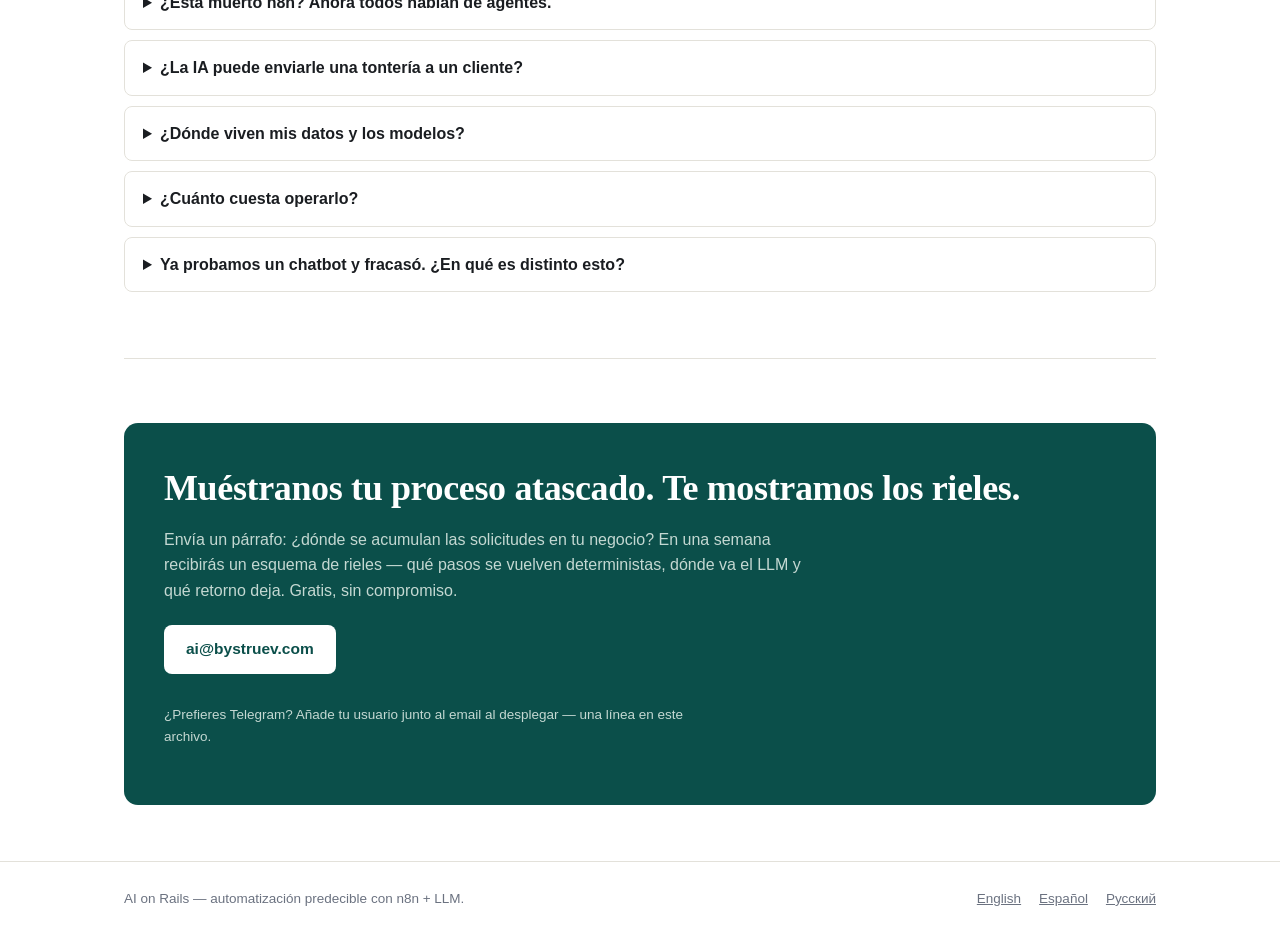
==== commit e3d10824: "Contact email -> ai@bystruev.com (all languages)" ====
--- a/es/index.html
+++ b/es/index.html
@@ -275,7 +275,7 @@
       deterministas, dónde va el LLM y qué retorno deja. Gratis, sin
       compromiso.</p>
       <div class="cta-row" style="margin-top:22px">
-        <a class="btn btn-solid" href="mailto:hello@example.com?subject=Solicitud%20de%20auditor%C3%ADa">hello@example.com</a>
+        <a class="btn btn-solid" href="mailto:ai@bystruev.com?subject=Solicitud%20de%20auditor%C3%ADa">ai@bystruev.com</a>
       </div>
       <p style="font-size:13.5px">¿Prefieres Telegram? Añade tu usuario junto al email al desplegar — una línea en este archivo.</p>
     </div>
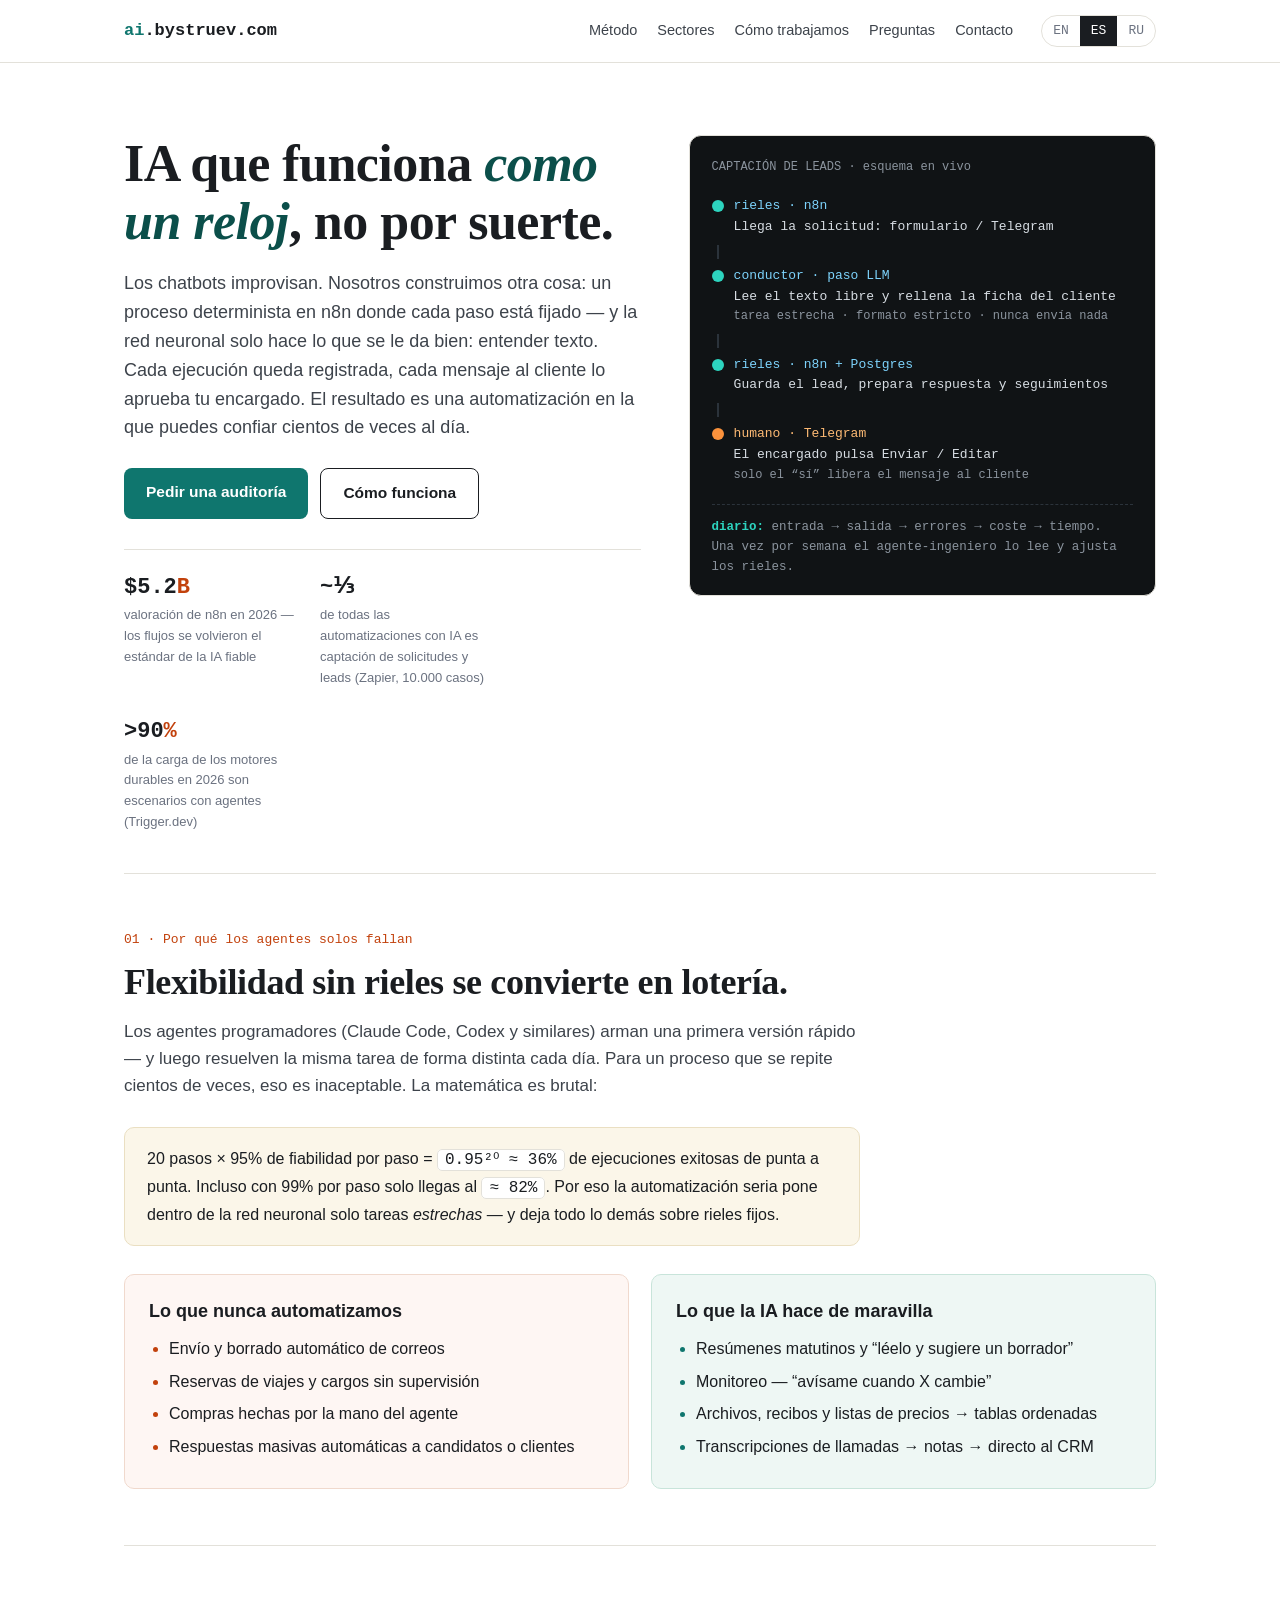
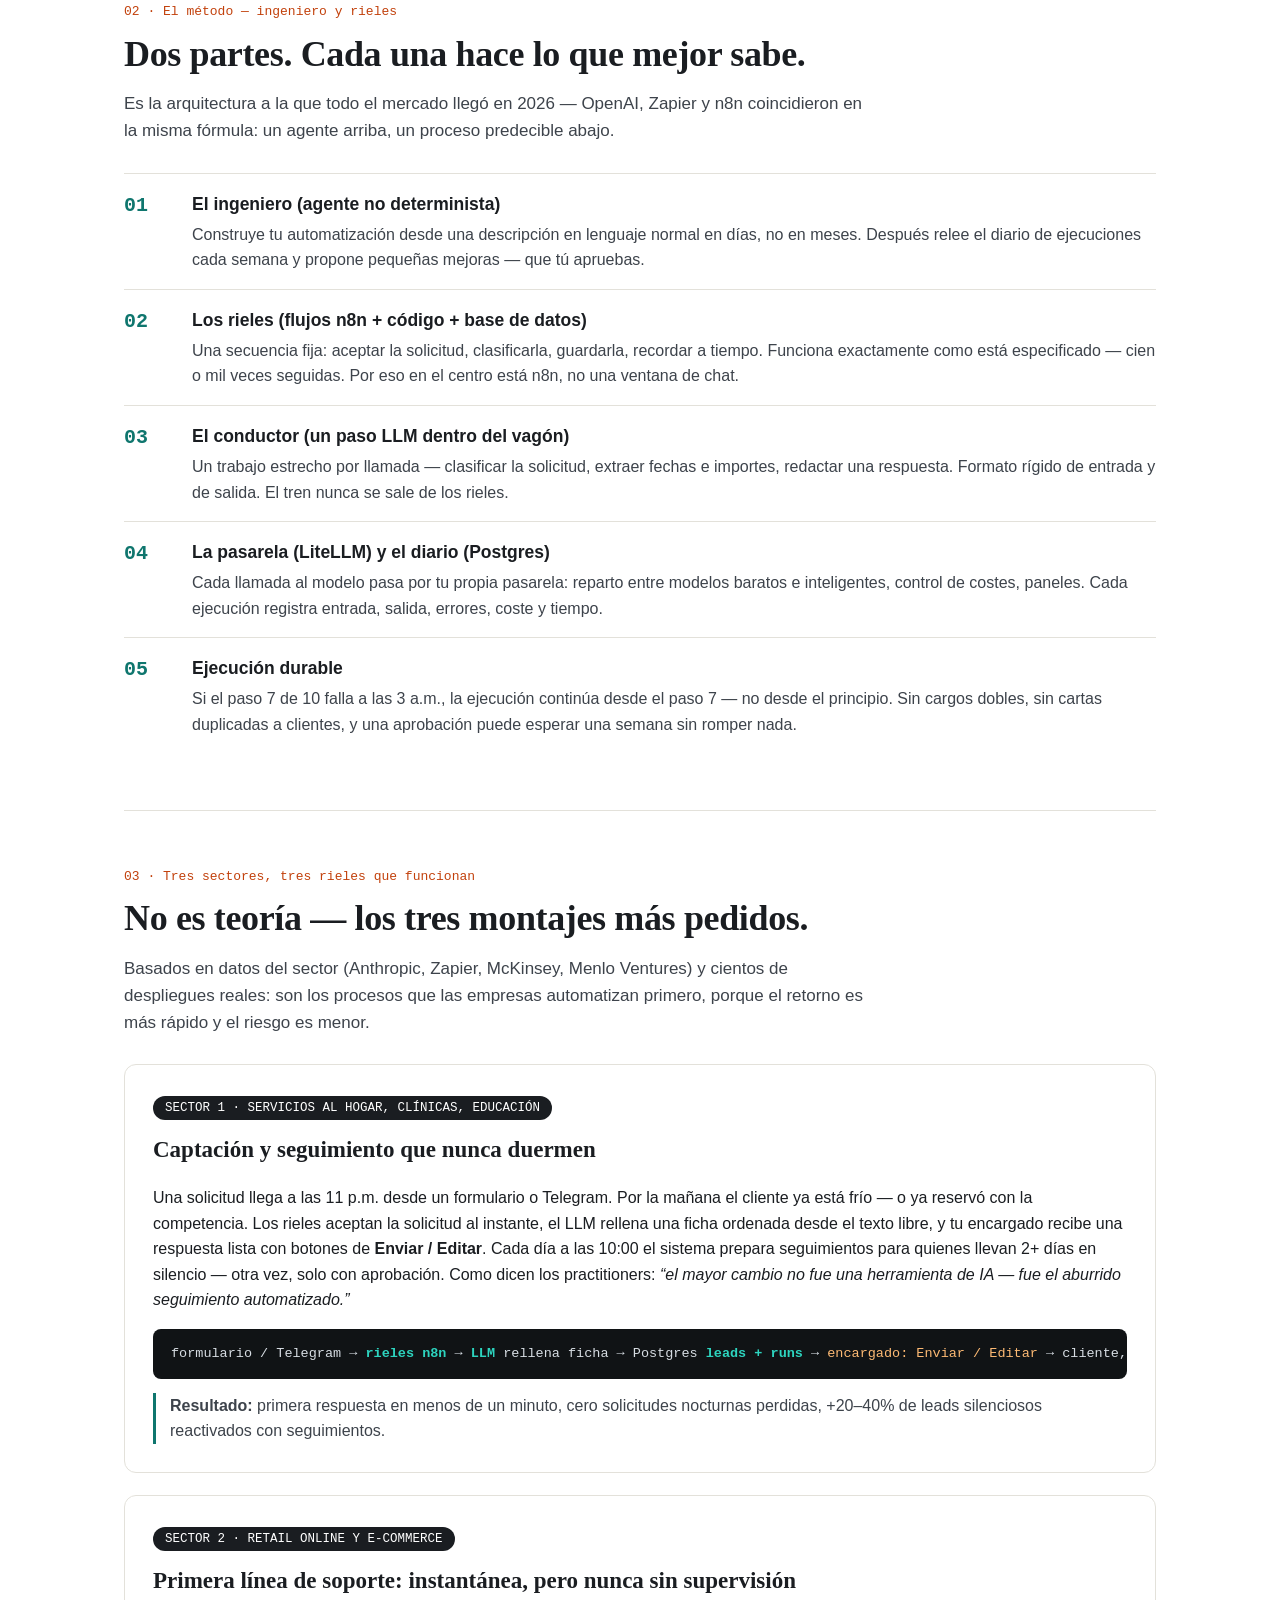
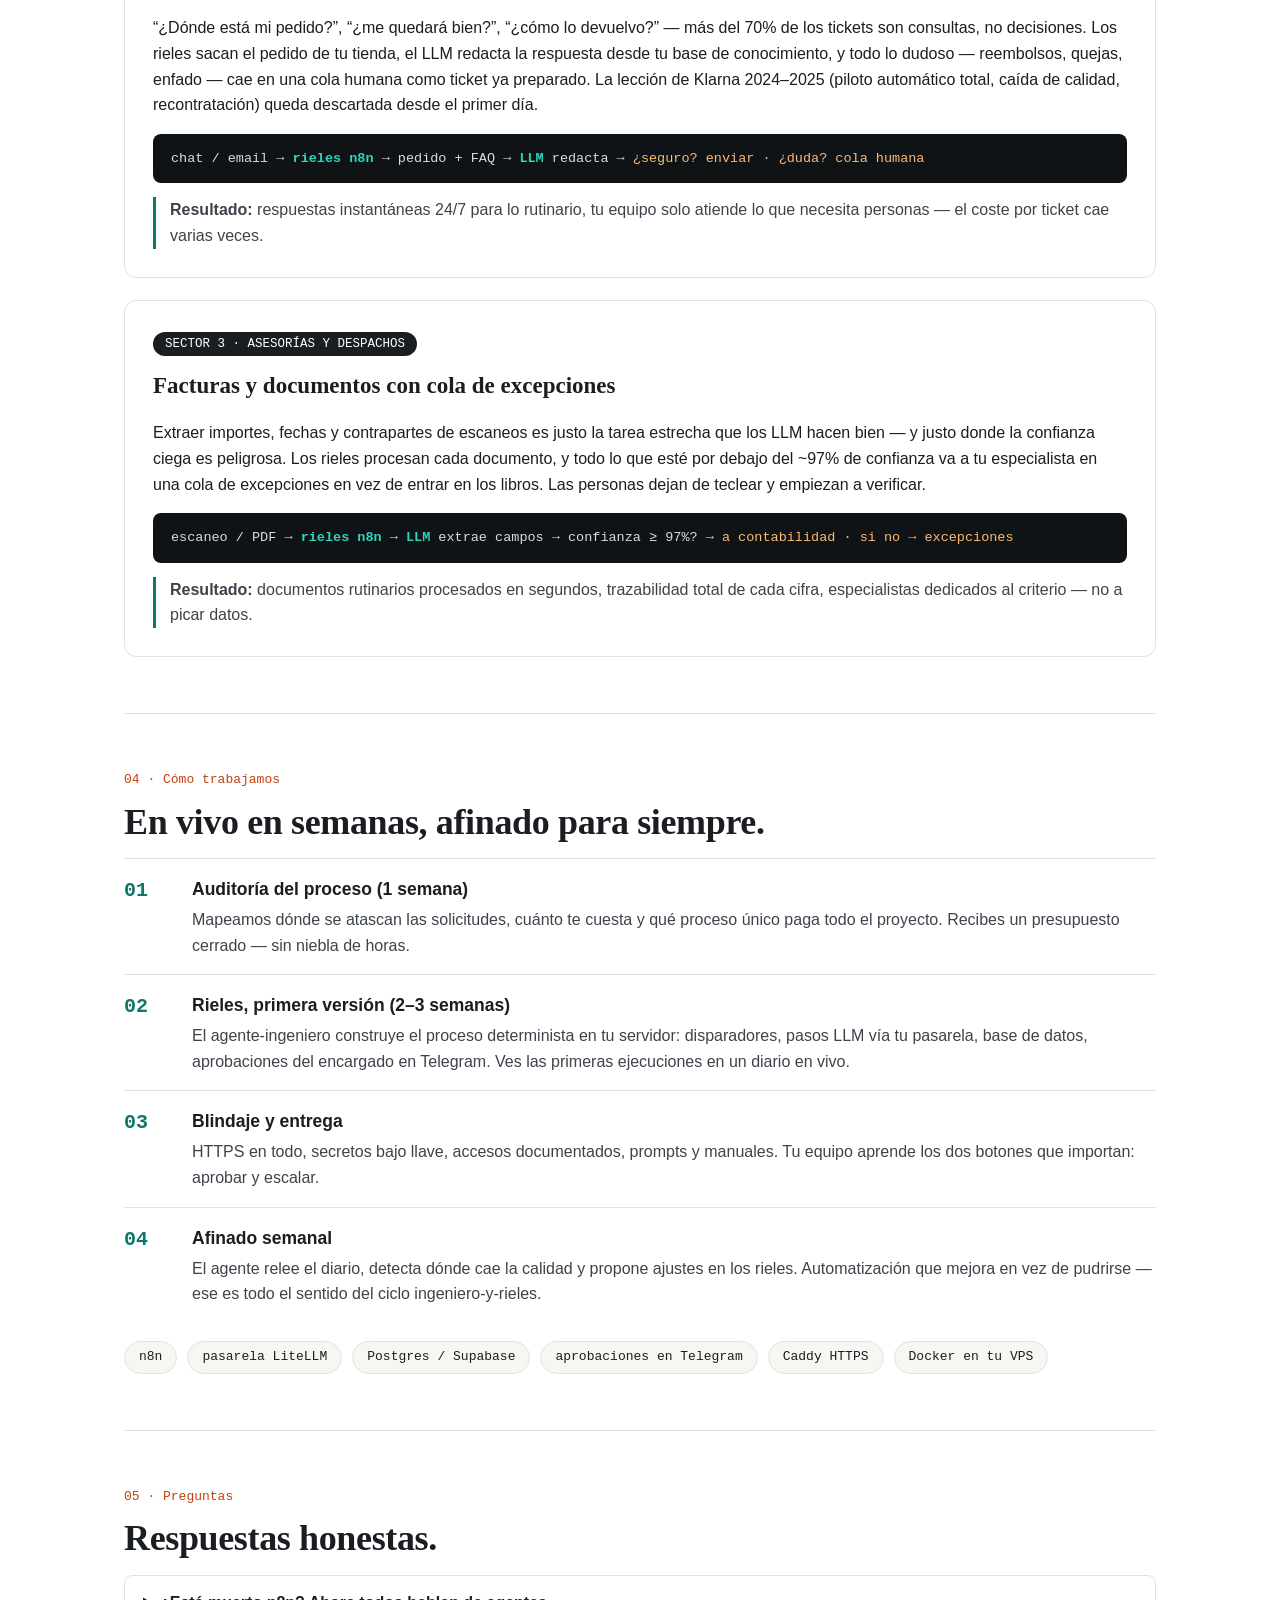
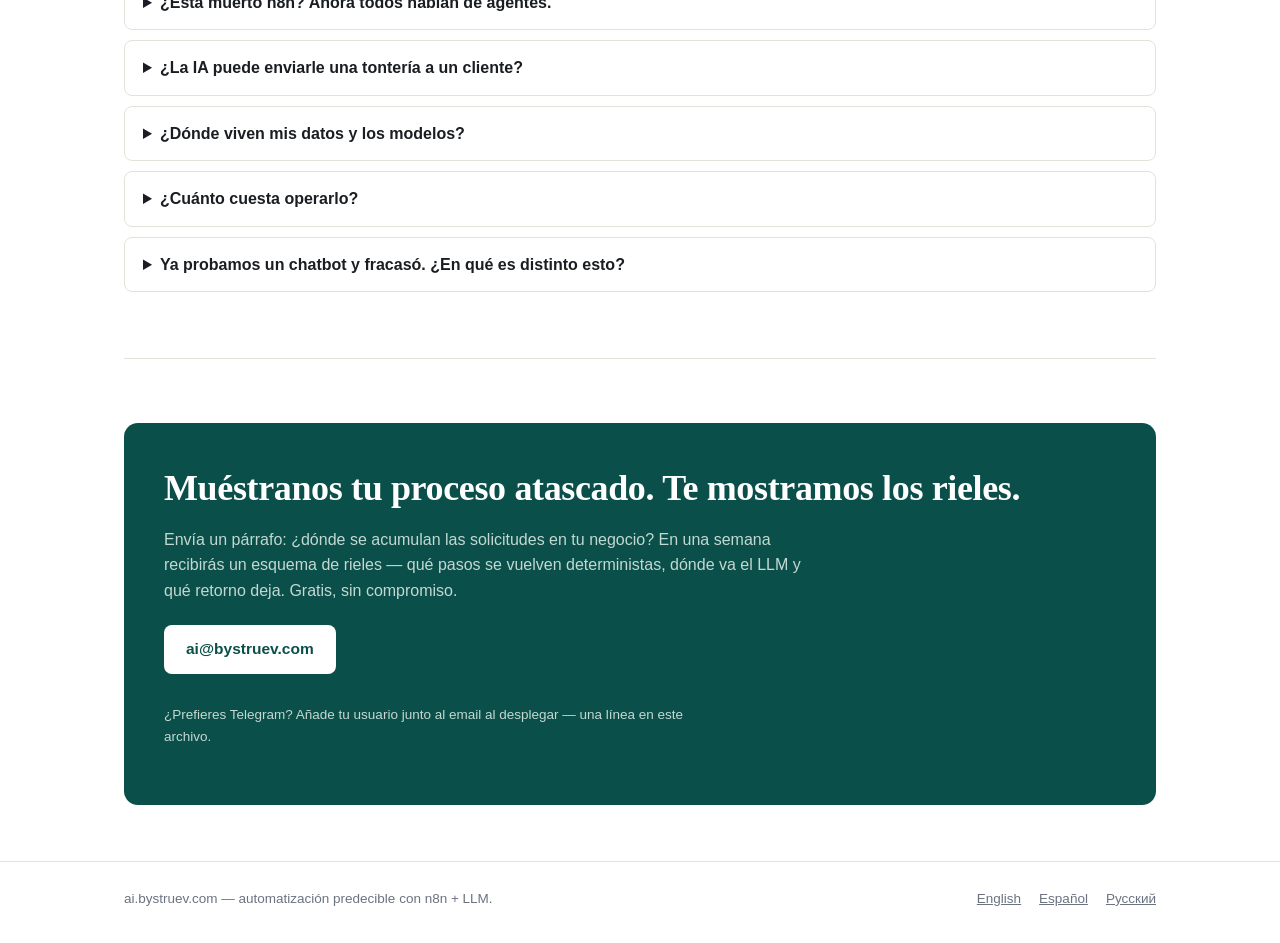
==== commit 331ed98d: "Rebrand to ai.bystruev.com; repo renamed; README refreshed" ====
--- a/es/index.html
+++ b/es/index.html
@@ -3,7 +3,7 @@
 <head>
 <meta charset="utf-8">
 <meta name="viewport" content="width=device-width, initial-scale=1">
-<title>AI on Rails — Automatización predecible con n8n + LLM para tu negocio</title>
+<title>Automatización predecible con n8n + LLM — ai.bystruev.com</title>
 <meta name="description" content="Construimos automatizaciones con IA que sí son fiables: un agente ingeniero tiende los rieles en n8n, los pasos LLM solo entienden texto, cada ejecución queda registrada y tu equipo aprueba lo importante.">
 <link rel="stylesheet" href="../style.css">
 <link rel="alternate" hreflang="en" href="../">
@@ -14,7 +14,7 @@
 <body>
 <header class="site-header">
   <div class="wrap">
-    <a class="brand" href="./"><b>AI</b> on Rails</a>
+    <a class="brand" href="./"><b>ai</b>.bystruev.com</a>
     <nav class="main">
       <a href="#metodo">Método</a>
       <a href="#sectores">Sectores</a>
@@ -30,7 +30,7 @@
   <div class="hero">
     <div class="hero-grid">
       <div>
-        <h1>IA que corre <em>sobre rieles</em>, no sobre suerte.</h1>
+        <h1>IA que funciona <em>como un reloj</em>, no por suerte.</h1>
         <p class="lede">Los chatbots improvisan. Nosotros construimos otra cosa:
         un proceso determinista en n8n donde cada paso está fijado — y la red
         neuronal solo hace lo que se le da bien: entender texto. Cada ejecución
@@ -284,7 +284,7 @@
 
 <footer>
   <div class="wrap">
-    <span>AI on Rails — automatización predecible con n8n + LLM.</span>
+    <span>ai.bystruev.com — automatización predecible con n8n + LLM.</span>
     <span style="margin-left:auto"></span>
     <a href="../">English</a><a href="./">Español</a><a href="../ru/">Русский</a>
   </div>
--- a/style.css
+++ b/style.css
@@ -1,4 +1,4 @@
-/* AI on Rails — trilingual static landing. System stacks only, no webfonts. */
+/* ai.bystruev.com — trilingual static landing. System stacks only, no webfonts. */
 :root {
   --paper: #ffffff;
   --ink: #1a1d21;
